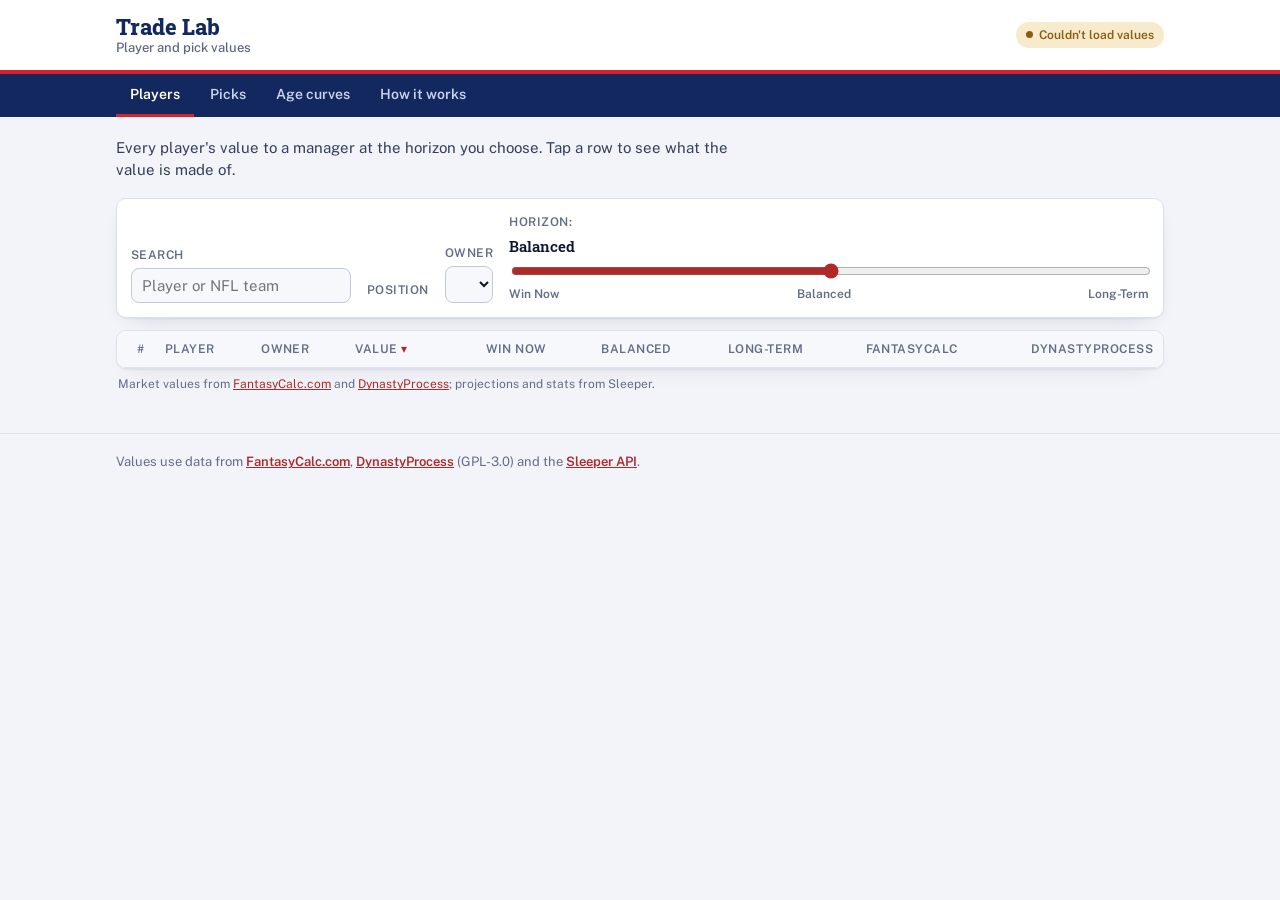
==== site/index.html @ f69218bc "Phase 1: values pipeline and values page - fetch_data.py pulls Sleeper (leagues, players, projection" ====
<!doctype html>
<html lang="en-GB">
<head>
<meta charset="utf-8">
<meta name="viewport" content="width=device-width, initial-scale=1">
<title>Trade Lab values &middot; JADL</title>
<meta name="description" content="Dynasty player and pick values for Sleeper leagues, built every four hours.">
<meta name="theme-color" content="#13285E">
<link rel="preconnect" href="https://fonts.googleapis.com">
<link rel="preconnect" href="https://fonts.gstatic.com" crossorigin>
<link rel="stylesheet" href="https://fonts.googleapis.com/css2?family=Roboto+Slab:wght@600;700;800&family=Public+Sans:wght@400;500;600;700&family=IBM+Plex+Mono:wght@400;600&display=swap">
<link rel="stylesheet" href="assets/app.css">
</head>
<body>
<header class="masthead">
  <div class="wrap">
    <h1>Trade Lab<small id="leaguename">Player and pick values</small></h1>
    <span class="spacer"></span>
    <span class="pill" id="status"><span class="dot" aria-hidden="true"></span><span>Loading&hellip;</span></span>
  </div>
</header>
<nav class="tabs" aria-label="Sections">
  <div class="wrap" role="tablist">
    <button role="tab" aria-selected="true" aria-controls="p-players" id="t-players">Players</button>
    <button role="tab" aria-selected="false" aria-controls="p-picks" id="t-picks">Picks</button>
    <button role="tab" aria-selected="false" aria-controls="p-curves" id="t-curves">Age curves</button>
    <button role="tab" aria-selected="false" aria-controls="p-how" id="t-how">How it works</button>
  </div>
</nav>

<main class="wrap">
  <section class="panel" id="p-players" role="tabpanel" aria-labelledby="t-players">
    <p class="lead">Every player's value to a manager at the horizon you choose. Tap a row to see what the value is made of.</p>
    <div class="card controls">
      <label>Search<input type="search" id="q" placeholder="Player or NFL team" autocomplete="off"></label>
      <label>Position<span class="chips" id="pos"></span></label>
      <label>Owner<select id="owner"></select></label>
      <label class="horizon">Horizon: <output id="hzname">Balanced</output>
        <input type="range" id="hz" min="0" max="100" value="50" step="1" aria-describedby="hzends">
        <span class="ends" id="hzends"><span>Win Now</span><span>Balanced</span><span>Long-Term</span></span>
      </label>
    </div>
    <div class="card tablewrap">
      <table id="players">
        <thead><tr>
          <th class="r">#</th>
          <th><button data-sort="name">Player</button></th>
          <th class="hide-sm"><button data-sort="owner">Owner</button></th>
          <th aria-sort="descending"><button data-sort="v">Value</button></th>
          <th class="r hide-sm"><button data-sort="win">Win Now</button></th>
          <th class="r hide-sm"><button data-sort="bal">Balanced</button></th>
          <th class="r hide-sm"><button data-sort="lt">Long-Term</button></th>
          <th class="r hide-sm"><button data-sort="fc">FantasyCalc</button></th>
          <th class="r hide-sm"><button data-sort="dp">DynastyProcess</button></th>
        </tr></thead>
        <tbody></tbody>
      </table>
      <div class="more" id="more" hidden><button type="button">Show more</button></div>
    </div>
    <p class="attrib">Market values from <a href="https://fantasycalc.com" target="_blank" rel="noopener">FantasyCalc.com</a> and <a href="https://github.com/dynastyprocess/data" target="_blank" rel="noopener">DynastyProcess</a>; projections and stats from Sleeper.</p>
  </section>

  <section class="panel" id="p-picks" role="tabpanel" aria-labelledby="t-picks" hidden>
    <p class="lead">Picks are valued by overall pick number on the market's 12-team charts, so a 10-team 2.01 counts as a late 1st. Future years lose 10% a year until your class ratings say otherwise. Exact slots arrive once a draft order is set.</p>
    <div class="cols">
      <div class="card tablewrap">
        <table id="pickvalues"><thead><tr>
          <th>Pick</th><th class="r">Overall</th><th class="r">Win Now</th><th class="r">Balanced</th><th class="r">Long-Term</th>
        </tr></thead><tbody></tbody></table>
      </div>
      <div class="card tablewrap">
        <table id="pickowners"><thead><tr>
          <th>Owner</th><th>Picks held</th><th class="r">Balanced total</th>
        </tr></thead><tbody></tbody></table>
      </div>
    </div>
    <p class="attrib">Pick values blend <a href="https://fantasycalc.com" target="_blank" rel="noopener">FantasyCalc.com</a> and <a href="https://github.com/dynastyprocess/data" target="_blank" rel="noopener">DynastyProcess</a>. Owned picks are valued at an unknown slot until the slot projection (D8) arrives in Phase 3.</p>
  </section>

  <section class="panel" id="p-curves" role="tabpanel" aria-labelledby="t-curves" hidden>
    <p class="lead" id="curvelead">How each position's points per game change with age, measured from every season since 2012. 1.0 is the peak. These drive the Long-Term values; check them and set any overrides in <code>model.config.json</code>.</p>
    <div class="multiples" id="curves"></div>
    <p><button class="btn" type="button" id="curvetable-toggle" aria-expanded="false">Show as a table</button></p>
    <div class="card tablewrap" id="curvetable" hidden></div>
  </section>

  <section class="panel" id="p-how" role="tabpanel" aria-labelledby="t-how" hidden>
    <div class="card prose" id="how"></div>
  </section>
</main>

<footer>
  <div class="wrap">
    Values use data from <a href="https://fantasycalc.com" target="_blank" rel="noopener">FantasyCalc.com</a>,
    <a href="https://github.com/dynastyprocess/data" target="_blank" rel="noopener">DynastyProcess</a> (GPL-3.0) and the
    <a href="https://docs.sleeper.com/" target="_blank" rel="noopener">Sleeper API</a>.
    <span id="built"></span>
  </div>
</footer>
<script src="assets/app.js"></script>
</body>
</html>
---- site/assets/app.css ----
/* Colours and type follow the JADL site (Jebus28/jadl assets/site.css): navy and
   the logo's red on white, NFL navy for dark mode. Tokens are defined on :root and
   only overridden in the dark blocks. */
:root{
  --ground:#F2F4F9;
  --surface:#FFFFFF;
  --surface-2:#F7F8FC;
  --ink:#0D1530;
  --ink-2:#353F5C;
  --muted:#646D87;
  --line:#DDE1EB;
  --line-strong:#C1C8D8;
  --accent:#B02828;
  --accent-soft:#FBE7E6;
  --navy:#13285E;
  --live:#1F7A45;
  --live-soft:#DDEFE3;
  --warn:#A9741A;
  --warn-soft:#F7EACD;
  --band:#FFFFFF;
  --band-ink:#13285E;
  --flag:#D8232A;
  --chart-grid:#E6E9F1;
  --shadow:0 1px 2px rgba(13,21,48,.06), 0 8px 24px -16px rgba(13,21,48,.30);
  --radius:10px;
  --maxw:1080px;
  color-scheme:light;
}
@media (prefers-color-scheme: dark){
  :root:not([data-theme="light"]){
    --ground:#061431; --surface:#0C1D42; --surface-2:#11264F;
    --ink:#EEF2F9; --ink-2:#C2CCE0; --muted:#8C99B8;
    --line:#1C315F; --line-strong:#2B4679;
    --accent:#F25C5C; --accent-soft:#3A1830; --navy:#0F2D66;
    --live:#5FCB8B; --live-soft:#0F3328; --warn:#E8B75A; --warn-soft:#3A2E14;
    --chart-grid:#1A2D58;
    --shadow:0 1px 2px rgba(0,0,0,.45), 0 8px 24px -16px rgba(0,0,0,.8);
    color-scheme:dark;
  }
}
:root[data-theme="dark"]{
  --ground:#061431; --surface:#0C1D42; --surface-2:#11264F;
  --ink:#EEF2F9; --ink-2:#C2CCE0; --muted:#8C99B8;
  --line:#1C315F; --line-strong:#2B4679;
  --accent:#F25C5C; --accent-soft:#3A1830; --navy:#0F2D66;
  --live:#5FCB8B; --live-soft:#0F3328; --warn:#E8B75A; --warn-soft:#3A2E14;
  --chart-grid:#1A2D58;
  --shadow:0 1px 2px rgba(0,0,0,.45), 0 8px 24px -16px rgba(0,0,0,.8);
  color-scheme:dark;
}

*{box-sizing:border-box}
html{-webkit-text-size-adjust:100%}
body{margin:0;background:var(--ground);color:var(--ink);font:15px/1.5 "Public Sans",system-ui,sans-serif}
.wrap{max-width:var(--maxw);margin:0 auto;padding:0 16px}
h1,h2,h3{font-family:"Roboto Slab",Georgia,serif;font-weight:700;line-height:1.2;margin:0}
a{color:var(--accent)}
.num,.mono{font-family:"IBM Plex Mono",ui-monospace,monospace;font-variant-numeric:tabular-nums}

/* masthead */
.masthead{background:var(--band);border-bottom:4px solid var(--flag)}
.masthead .wrap{display:flex;align-items:center;gap:12px;padding-top:14px;padding-bottom:14px}
.masthead h1{color:var(--band-ink);font-size:22px;font-weight:800}
.masthead small{display:block;font-family:"Public Sans",sans-serif;font-weight:500;font-size:13px;color:#5C6682}
.masthead .spacer{flex:1}
.pill{display:inline-flex;align-items:center;gap:6px;padding:4px 10px;border-radius:999px;background:#DDEFE3;color:#1F7A45;font-size:12px;font-weight:600;white-space:nowrap}
.pill.warn{background:#F7EACD;color:#8A5E12}
.pill .dot{width:7px;height:7px;border-radius:50%;background:currentColor}

/* tabs */
.tabs{background:var(--navy)}
.tabs .wrap{display:flex;gap:2px;overflow-x:auto;scrollbar-width:none}
.tabs button{appearance:none;border:0;background:none;color:#C9D3EA;font:600 14px "Public Sans",sans-serif;padding:12px 14px;cursor:pointer;white-space:nowrap;border-bottom:3px solid transparent}
.tabs button[aria-selected="true"]{color:#fff;border-bottom-color:var(--flag)}
.tabs button:focus-visible{outline:2px solid #fff;outline-offset:-4px}

main.wrap{padding-top:20px;padding-bottom:40px}
.panel[hidden]{display:none}
.card{background:var(--surface);border:1px solid var(--line);border-radius:var(--radius);box-shadow:var(--shadow)}
.lead{color:var(--ink-2);margin:0 0 16px;max-width:70ch}
.sechead{display:flex;align-items:baseline;gap:12px;flex-wrap:wrap;margin:0 0 12px}
.sechead h2{font-size:20px}
.note{color:var(--muted);font-size:13px}

/* controls */
.controls{display:flex;flex-wrap:wrap;gap:10px 16px;align-items:end;padding:14px;margin-bottom:12px}
.controls label{display:flex;flex-direction:column;gap:4px;font-size:12px;font-weight:600;color:var(--muted);text-transform:uppercase;letter-spacing:.04em}
.controls input[type=search],.controls select{font:15px "Public Sans",sans-serif;color:var(--ink);background:var(--surface-2);border:1px solid var(--line-strong);border-radius:8px;padding:8px 10px;min-width:0}
.controls input[type=search]{width:220px;max-width:100%}
.chips{display:flex;flex-wrap:wrap;gap:6px}
.chips button{font:600 13px "Public Sans",sans-serif;border:1px solid var(--line-strong);background:var(--surface-2);color:var(--ink-2);border-radius:999px;padding:6px 11px;cursor:pointer}
.chips button[aria-pressed="true"]{background:var(--accent);border-color:var(--accent);color:#fff}
.horizon{flex:1 1 280px;min-width:240px}
.horizon input{width:100%;accent-color:var(--accent)}
.horizon .ends{display:flex;justify-content:space-between;font-size:12px;font-weight:600;color:var(--muted);text-transform:none;letter-spacing:0}
.horizon output{font-family:"Roboto Slab",serif;font-size:15px;color:var(--ink);text-transform:none;letter-spacing:0}
.attrib{font-size:12px;color:var(--muted);margin:6px 2px 0}

/* tables */
.tablewrap{overflow-x:auto}
table{width:100%;border-collapse:collapse;font-size:14px}
th,td{padding:9px 10px;text-align:left;border-bottom:1px solid var(--line);vertical-align:middle}
th{font-size:12px;text-transform:uppercase;letter-spacing:.04em;color:var(--muted);font-weight:600;background:var(--surface-2);position:sticky;top:0;white-space:nowrap}
th button{all:unset;cursor:pointer}
th button:focus-visible{outline:2px solid var(--accent);outline-offset:2px}
th[aria-sort] button::after{content:" \25BE";color:var(--accent)}
th[aria-sort="ascending"] button::after{content:" \25B4"}
td.r,th.r{text-align:right}
tbody tr.row{cursor:pointer}
tbody tr.row:hover{background:var(--surface-2)}
tbody tr.row:focus-visible{outline:2px solid var(--accent);outline-offset:-2px}
.who{display:flex;flex-direction:column}
.who b{font-weight:600}
.who span{font-size:12px;color:var(--muted)}
.tag{display:inline-block;font-size:11px;font-weight:700;padding:1px 6px;border-radius:4px;background:var(--warn-soft);color:var(--warn);margin-left:6px;vertical-align:1px}
.valcell{min-width:150px}
.bar{display:flex;align-items:center;gap:8px}
.bar i{display:block;height:8px;border-radius:0 4px 4px 0;background:var(--accent);opacity:.85;min-width:2px}
.bar span{font-family:"IBM Plex Mono",monospace;font-weight:600;font-variant-numeric:tabular-nums}
.muted{color:var(--muted)}
tr.detail td{background:var(--surface-2);padding:12px 14px}
.parts{display:grid;grid-template-columns:repeat(auto-fit,minmax(150px,1fr));gap:10px 18px;font-size:13px}
.parts div{display:flex;flex-direction:column}
.parts dt{color:var(--muted);font-size:12px}
.parts dd{margin:0;font-family:"IBM Plex Mono",monospace;font-weight:600}
.more{padding:12px;text-align:center}
.more button,.btn{font:600 14px "Public Sans",sans-serif;border:1px solid var(--line-strong);background:var(--surface);color:var(--ink);border-radius:8px;padding:8px 14px;cursor:pointer}

/* age curves */
.multiples{display:grid;grid-template-columns:repeat(auto-fit,minmax(240px,1fr));gap:12px}
.multiples .card{padding:14px}
.multiples h3{font-size:16px;margin-bottom:2px}
.multiples svg{display:block;width:100%;height:auto;overflow:visible}
.multiples .axis{font:11px "Public Sans",sans-serif;fill:var(--muted)}
.multiples .grid{stroke:var(--chart-grid);stroke-width:1}
.multiples .line{fill:none;stroke:var(--accent);stroke-width:2}
.multiples .ref{stroke:var(--muted);stroke-dasharray:3 3;stroke-width:1}
.multiples .hit{fill:transparent;cursor:crosshair}
.multiples .dot{fill:var(--accent);stroke:var(--surface);stroke-width:2}
.tip{position:fixed;pointer-events:none;background:var(--ink);color:var(--surface);font-size:12px;padding:6px 8px;border-radius:6px;box-shadow:var(--shadow);z-index:10;white-space:nowrap}

.prose{padding:18px 20px;max-width:none}
.prose h3{font-size:17px;margin:18px 0 6px}
.prose h3:first-child{margin-top:0}
.prose p,.prose li{color:var(--ink-2);max-width:72ch}
.cols{display:grid;grid-template-columns:repeat(auto-fit,minmax(320px,1fr));gap:12px}
footer{border-top:1px solid var(--line);padding:18px 0 28px;font-size:13px;color:var(--muted)}
footer a{font-weight:600}

.hide-lg{display:none}
@media (max-width:700px){
  .hide-sm{display:none}
  .hide-lg{display:inline}
  th,td{padding:8px 6px}
  .valcell{min-width:110px}
  .masthead h1{font-size:19px}
}
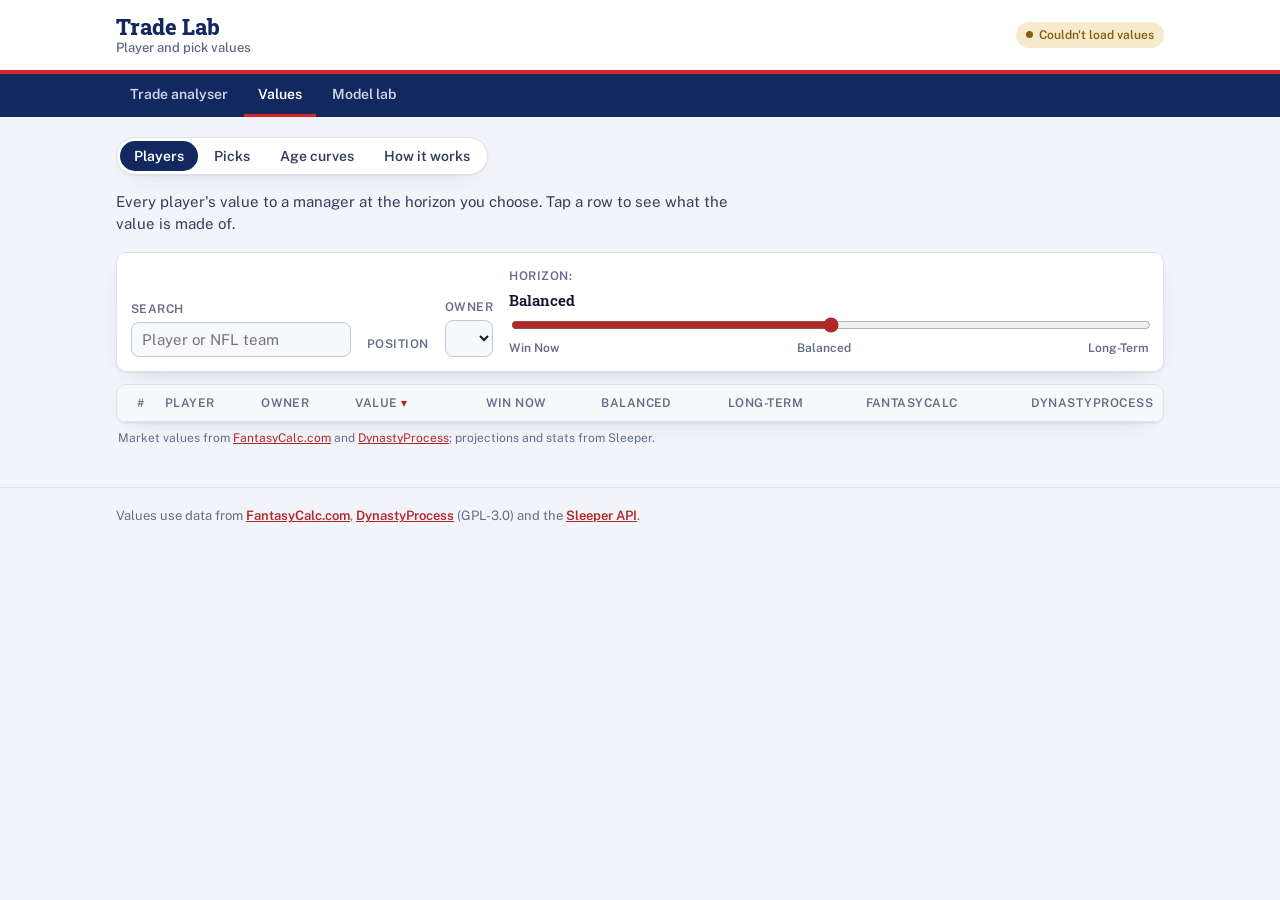
==== commit 5a62b753: "Phase 2: trade analyser, manager sliders, star value rule and model lab - trade.html: build a trade " ====
--- a/site/index.html
+++ b/site/index.html
@@ -19,16 +19,21 @@
     <span class="pill" id="status"><span class="dot" aria-hidden="true"></span><span>Loading&hellip;</span></span>
   </div>
 </header>
-<nav class="tabs" aria-label="Sections">
-  <div class="wrap" role="tablist">
+<nav class="tabs" aria-label="Pages">
+  <div class="wrap">
+    <a href="trade.html">Trade analyser</a>
+    <a href="index.html" aria-current="page">Values</a>
+    <a href="lab.html">Model lab</a>
+  </div>
+</nav>
+
+<main class="wrap">
+  <div class="seg" role="tablist" aria-label="Sections">
     <button role="tab" aria-selected="true" aria-controls="p-players" id="t-players">Players</button>
     <button role="tab" aria-selected="false" aria-controls="p-picks" id="t-picks">Picks</button>
     <button role="tab" aria-selected="false" aria-controls="p-curves" id="t-curves">Age curves</button>
     <button role="tab" aria-selected="false" aria-controls="p-how" id="t-how">How it works</button>
   </div>
-</nav>
-
-<main class="wrap">
   <section class="panel" id="p-players" role="tabpanel" aria-labelledby="t-players">
     <p class="lead">Every player's value to a manager at the horizon you choose. Tap a row to see what the value is made of.</p>
     <div class="card controls">
@@ -74,7 +79,7 @@
         </tr></thead><tbody></tbody></table>
       </div>
     </div>
-    <p class="attrib">Pick values blend <a href="https://fantasycalc.com" target="_blank" rel="noopener">FantasyCalc.com</a> and <a href="https://github.com/dynastyprocess/data" target="_blank" rel="noopener">DynastyProcess</a>. Owned picks are valued at an unknown slot until the slot projection (D8) arrives in Phase 3.</p>
+    <p class="attrib">Pick values blend <a href="https://fantasycalc.com" target="_blank" rel="noopener">FantasyCalc.com</a> and <a href="https://github.com/dynastyprocess/data" target="_blank" rel="noopener">DynastyProcess</a>. Owned picks are valued at an unknown slot until the slot projection (D8) arrives in Phase 3. Rounds FantasyCalc doesn't chart use DynastyProcess alone.</p>
   </section>
 
   <section class="panel" id="p-curves" role="tabpanel" aria-labelledby="t-curves" hidden>
@@ -97,6 +102,8 @@
     <span id="built"></span>
   </div>
 </footer>
+<script src="assets/model.js"></script>
+<script src="assets/shared.js"></script>
 <script src="assets/app.js"></script>
 </body>
 </html>
--- a/site/assets/app.css
+++ b/site/assets/app.css
@@ -67,12 +67,22 @@
 .pill.warn{background:#F7EACD;color:#8A5E12}
 .pill .dot{width:7px;height:7px;border-radius:50%;background:currentColor}
 
-/* tabs */
+/* page nav */
 .tabs{background:var(--navy)}
 .tabs .wrap{display:flex;gap:2px;overflow-x:auto;scrollbar-width:none}
-.tabs button{appearance:none;border:0;background:none;color:#C9D3EA;font:600 14px "Public Sans",sans-serif;padding:12px 14px;cursor:pointer;white-space:nowrap;border-bottom:3px solid transparent}
-.tabs button[aria-selected="true"]{color:#fff;border-bottom-color:var(--flag)}
-.tabs button:focus-visible{outline:2px solid #fff;outline-offset:-4px}
+.tabs a{color:#C9D3EA;font:600 14px "Public Sans",sans-serif;padding:12px 14px;white-space:nowrap;border-bottom:3px solid transparent;text-decoration:none}
+.tabs a:hover{color:#fff}
+.tabs a[aria-current="page"]{color:#fff;border-bottom-color:var(--flag)}
+.tabs a:focus-visible{outline:2px solid #fff;outline-offset:-4px}
+
+/* in-page sections and small choices */
+.seg{display:inline-flex;flex-wrap:wrap;gap:2px;padding:3px;background:var(--surface);border:1px solid var(--line);border-radius:999px;margin:0 0 16px;box-shadow:var(--shadow)}
+.seg button{appearance:none;border:0;background:none;color:var(--ink-2);font:600 14px "Public Sans",sans-serif;padding:7px 14px;border-radius:999px;cursor:pointer;white-space:nowrap}
+.seg button[aria-selected="true"],.seg button[aria-checked="true"]{background:var(--navy);color:#fff}
+.seg button:focus-visible{outline:2px solid var(--accent);outline-offset:1px}
+.seg.small{margin:0;box-shadow:none}
+.seg.small button{font-size:13px;padding:5px 11px}
+.vh{position:absolute;width:1px;height:1px;overflow:hidden;clip:rect(0 0 0 0);white-space:nowrap}
 
 main.wrap{padding-top:20px;padding-bottom:40px}
 .panel[hidden]{display:none}
@@ -147,8 +157,116 @@
 footer{border-top:1px solid var(--line);padding:18px 0 28px;font-size:13px;color:var(--muted)}
 footer a{font-weight:600}
 
+/* trade analyser */
+.tag.rk{background:var(--live-soft);color:var(--live)}
+.sides{display:grid;grid-template-columns:repeat(auto-fit,minmax(320px,1fr));gap:12px}
+.side{padding:14px;display:flex;flex-direction:column;gap:12px;min-width:0}
+.sidehead{display:flex;align-items:baseline;gap:8px}
+.sidename{flex:1;min-width:0}
+.sidename input{width:100%;font:700 18px "Roboto Slab",Georgia,serif;color:var(--ink);background:transparent;border:0;border-bottom:2px solid var(--line-strong);padding:4px 2px}
+.sidename input:focus{outline:none;border-bottom-color:var(--accent)}
+.combo{position:relative}
+.combo input{width:100%;font:15px "Public Sans",sans-serif;color:var(--ink);background:var(--surface-2);border:1px solid var(--line-strong);border-radius:8px;padding:9px 10px}
+.results{position:absolute;z-index:5;left:0;right:0;top:calc(100% + 4px);margin:0;padding:4px;list-style:none;background:var(--surface);border:1px solid var(--line-strong);border-radius:8px;box-shadow:var(--shadow);max-height:340px;overflow-y:auto}
+.results li{display:grid;grid-template-columns:1fr auto;gap:0 10px;padding:7px 8px;border-radius:6px;cursor:pointer}
+.results li b{font-weight:600}
+.results li span:not(.num):not(.tag){grid-column:1;font-size:12px;color:var(--muted)}
+.results li .num{grid-row:1/3;grid-column:2;align-self:center;font-size:13px}
+.results li[aria-selected="true"]{background:var(--accent-soft)}
+.results li.none{cursor:default;color:var(--muted)}
+.assets{list-style:none;margin:0;padding:0;border-top:1px solid var(--line)}
+.assets li{display:flex;align-items:center;gap:10px;padding:8px 2px;border-bottom:1px solid var(--line)}
+.assets li .who{flex:1;min-width:0}
+.assets li.empty{padding:12px 2px}
+.assets .val{display:flex;flex-direction:column;align-items:flex-end;font-weight:600}
+.assets .val .note{font-weight:500;font-size:11px;color:var(--warn)}
+.x{appearance:none;border:1px solid var(--line-strong);background:var(--surface-2);color:var(--muted);width:28px;height:28px;border-radius:50%;font:600 16px/1 "Public Sans",sans-serif;cursor:pointer;flex:none}
+.x:hover{color:var(--accent);border-color:var(--accent)}
+.settings{display:flex;flex-direction:column;gap:12px;padding-top:4px}
+.settings .horizon{flex:none;min-width:0;display:flex;flex-direction:column;gap:4px;font-size:13px;font-weight:600;color:var(--ink-2)}
+.sliders{display:grid;grid-template-columns:repeat(auto-fit,minmax(170px,1fr));gap:12px 18px}
+.slider{display:flex;flex-direction:column;gap:2px;font-size:13px;font-weight:600;color:var(--ink-2)}
+.slider .sl-top{display:flex;justify-content:space-between;gap:6px}
+.slider output{font-family:"IBM Plex Mono",monospace;color:var(--ink)}
+.slider input{width:100%;accent-color:var(--accent)}
+.slider .note{font-weight:400;font-size:12px}
+details summary{cursor:pointer;font-size:13px;font-weight:600;color:var(--ink-2)}
+details[open] summary{margin-bottom:10px}
+.actions{display:flex;flex-wrap:wrap;align-items:center;gap:8px;margin:12px 0}
+.verdict{padding:16px 18px}
+.verdict h2{font-size:20px;margin-bottom:4px}
+.verdict h3{font-size:15px;margin:18px 0 8px}
+.verdict .read{margin:0 0 14px;color:var(--ink-2);font-size:16px}
+.vgrid{display:grid;grid-template-columns:repeat(auto-fit,minmax(280px,1fr));gap:12px}
+.vside{border:1px solid var(--line);border-left:4px solid var(--muted);border-radius:8px;padding:12px;background:var(--surface-2)}
+.vside.won{border-left-color:var(--live)}
+.vside.lost{border-left-color:var(--accent)}
+.vhead{display:flex;align-items:center;gap:10px;margin-bottom:10px}
+.grade{flex:none;width:40px;height:40px;border-radius:50%;display:grid;place-items:center;font:800 16px "Roboto Slab",serif;background:var(--surface);border:2px solid var(--muted);color:var(--ink)}
+.won .grade{border-color:var(--live);color:var(--live)}
+.lost .grade{border-color:var(--accent);color:var(--accent)}
+.vname{flex:1;display:flex;flex-direction:column;min-width:0}
+.vname b{font-family:"Roboto Slab",serif;font-size:16px}
+.vlabel{font-weight:600;color:var(--muted)}
+.won .vlabel{color:var(--live)}
+.lost .vlabel{color:var(--accent)}
+.vgap{font-size:20px;font-weight:600}
+.tug{display:flex;height:12px;border-radius:6px;overflow:hidden;background:var(--line);gap:2px}
+.tug i{display:block;height:100%}
+.tug .get{background:var(--live)}
+.tug .give{background:var(--accent);opacity:.8}
+.tugkey{display:flex;justify-content:space-between;font-size:13px;color:var(--ink-2);margin-top:4px}
+.vside .note{margin:8px 0 0}
+.strip{display:grid;grid-template-columns:repeat(3,1fr);gap:8px}
+.strip div{display:flex;flex-direction:column;gap:2px;padding:10px;border:1px solid var(--line);border-radius:8px;background:var(--surface-2)}
+.strip b{font-size:15px}
+
+/* model lab */
+body.wide{--maxw:1320px}
+.labgrid{display:grid;grid-template-columns:340px minmax(0,1fr);gap:14px;align-items:start}
+.labsettings{padding:14px;position:sticky;top:10px;max-height:calc(100vh - 20px);overflow-y:auto}
+.labbar{display:flex;align-items:center;gap:8px}
+.labbar h2{font-size:18px;flex:1}
+.labbar .btn{padding:6px 10px;font-size:13px}
+.btn:disabled{opacity:.5;cursor:default}
+.labsettings fieldset{border:0;border-top:1px solid var(--line);margin:12px 0 0;padding:12px 0 0;display:flex;flex-direction:column;gap:8px}
+.labsettings legend{font:700 15px "Roboto Slab",serif;padding:0;float:left;width:100%;margin-bottom:4px}
+.labsettings input[type=number]{width:72px;font:14px "IBM Plex Mono",monospace;color:var(--ink);background:var(--surface-2);border:1px solid var(--line-strong);border-radius:6px;padding:4px 6px}
+.labsettings input.changed{border-color:var(--accent);background:var(--accent-soft)}
+.labsettings .field{display:flex;justify-content:space-between;align-items:center;gap:10px;font-size:13px;color:var(--ink-2)}
+.labsettings .check{font-size:13px;color:var(--ink-2);display:flex;gap:6px;align-items:center}
+.labsettings .check input.changed{outline:2px solid var(--accent)}
+.mix th,.mix td{padding:4px 3px;border:0;background:none;position:static}
+.mix th{font-size:11px}
+.mix tbody th{text-transform:none;letter-spacing:0;font-size:12px;color:var(--ink-2)}
+.mix input[type=number]{width:58px}
+.warntext{color:var(--accent);font-weight:600}
+.score{padding:14px;margin-bottom:12px}
+.scoreline{font-size:16px;margin-bottom:10px}
+.scoreline .big{font:800 22px "Roboto Slab",serif}
+.scoreopts{display:flex;flex-wrap:wrap;gap:12px 24px;align-items:end}
+.optlabel{display:flex;flex-direction:column;gap:4px;font-size:12px;font-weight:600;color:var(--muted);text-transform:uppercase;letter-spacing:.04em}
+.optlabel select{font:14px "Public Sans",sans-serif;color:var(--ink);background:var(--surface-2);border:1px solid var(--line-strong);border-radius:8px;padding:6px 8px;text-transform:none;letter-spacing:0}
+.score .note{margin:10px 0 0}
+#lab td{vertical-align:top}
+#lab td.cur{background:var(--surface-2);font-weight:600}
+#lab .gets{font-size:13px;color:var(--ink-2);margin-top:4px}
+#lab .small{font-size:13px}
+#lab details summary{font-size:14px;color:var(--ink)}
+#lab details .note{max-width:52ch}
+.chip{display:inline-block;font-size:11px;font-weight:700;padding:2px 8px;border-radius:999px;margin-bottom:4px;white-space:nowrap}
+.chip.agree{background:var(--live-soft);color:var(--live)}
+.chip.close{background:var(--warn-soft);color:var(--warn)}
+.chip.miss{background:var(--accent-soft);color:var(--accent)}
+.open{font-weight:600;font-size:13px}
+@media (max-width:900px){
+  .labgrid{grid-template-columns:1fr}
+  .labsettings{position:static;max-height:none}
+}
+
 .hide-lg{display:none}
 @media (max-width:700px){
+  .strip{grid-template-columns:1fr}
   .hide-sm{display:none}
   .hide-lg{display:inline}
   th,td{padding:8px 6px}
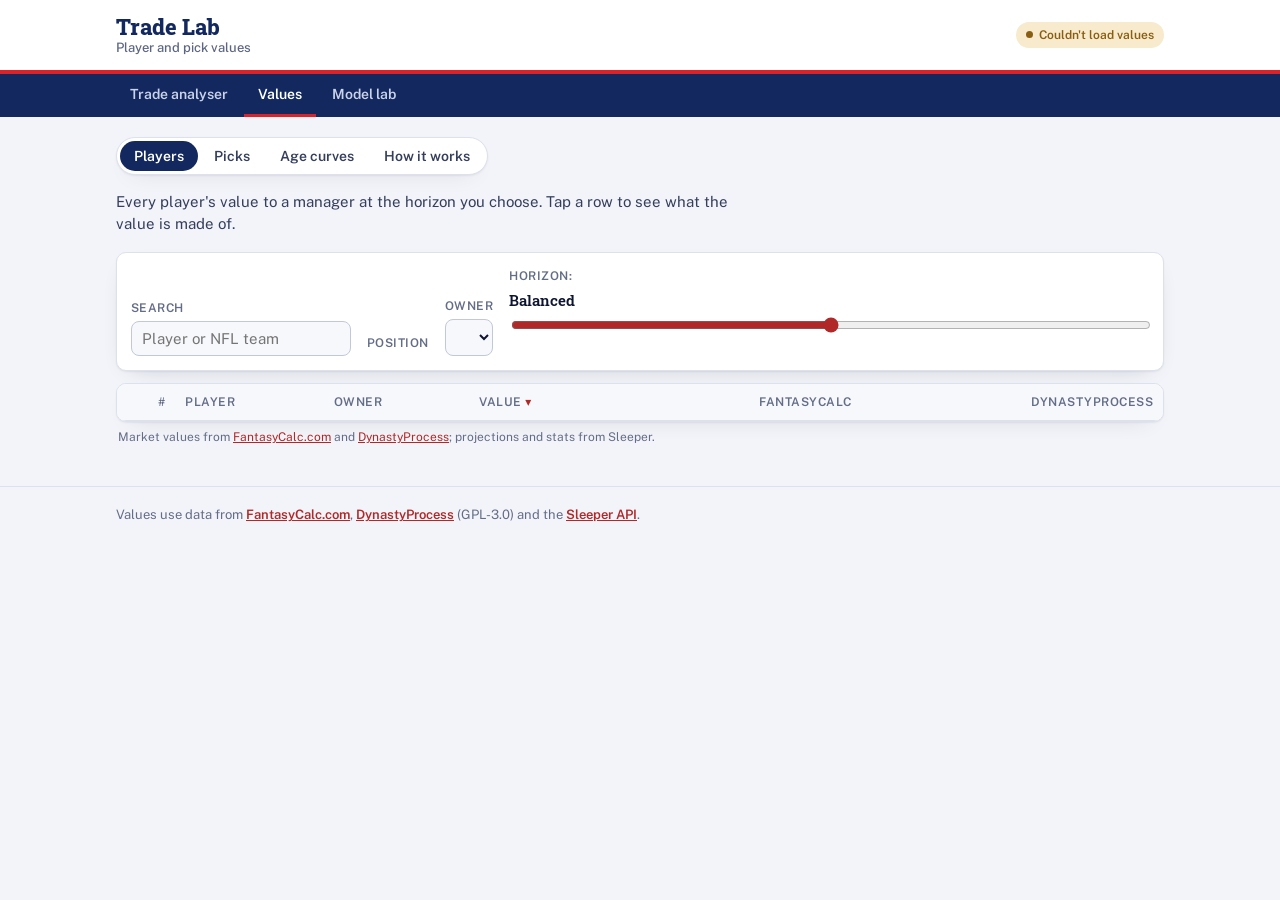
==== commit 682b2060: "Four-point horizon slider (Redraft, Win Now, Balanced, Long-Term); batch 7 verdicts Matt asked for a" ====
--- a/site/index.html
+++ b/site/index.html
@@ -42,7 +42,7 @@
       <label>Owner<select id="owner"></select></label>
       <label class="horizon">Horizon: <output id="hzname">Balanced</output>
         <input type="range" id="hz" min="0" max="100" value="50" step="1" aria-describedby="hzends">
-        <span class="ends" id="hzends"><span>Win Now</span><span>Balanced</span><span>Long-Term</span></span>
+        <span class="ends" id="hzends"></span>
       </label>
     </div>
     <div class="card tablewrap">
@@ -52,9 +52,6 @@
           <th><button data-sort="name">Player</button></th>
           <th class="hide-sm"><button data-sort="owner">Owner</button></th>
           <th aria-sort="descending"><button data-sort="v">Value</button></th>
-          <th class="r hide-sm"><button data-sort="win">Win Now</button></th>
-          <th class="r hide-sm"><button data-sort="bal">Balanced</button></th>
-          <th class="r hide-sm"><button data-sort="lt">Long-Term</button></th>
           <th class="r hide-sm"><button data-sort="fc">FantasyCalc</button></th>
           <th class="r hide-sm"><button data-sort="dp">DynastyProcess</button></th>
         </tr></thead>
@@ -70,7 +67,7 @@
     <div class="cols">
       <div class="card tablewrap">
         <table id="pickvalues"><thead><tr>
-          <th>Pick</th><th class="r">Overall</th><th class="r">Win Now</th><th class="r">Balanced</th><th class="r">Long-Term</th>
+          <th>Pick</th><th class="r">Overall</th>
         </tr></thead><tbody></tbody></table>
       </div>
       <div class="card tablewrap">
--- a/site/assets/app.css
+++ b/site/assets/app.css
@@ -102,7 +102,10 @@
 .chips button[aria-pressed="true"]{background:var(--accent);border-color:var(--accent);color:#fff}
 .horizon{flex:1 1 280px;min-width:240px}
 .horizon input{width:100%;accent-color:var(--accent)}
-.horizon .ends{display:flex;justify-content:space-between;font-size:12px;font-weight:600;color:var(--muted);text-transform:none;letter-spacing:0}
+.horizon .ends{position:relative;display:block;height:1.4em;margin:0 9px;font-size:12px;font-weight:600;color:var(--muted);text-transform:none;letter-spacing:0}
+.horizon .ends span{position:absolute;top:0;transform:translateX(-50%);white-space:nowrap}
+.horizon .ends span:first-child{transform:translateX(-9px)}
+.horizon .ends span:last-child{transform:translateX(calc(-100% + 9px))}
 .horizon output{font-family:"Roboto Slab",serif;font-size:15px;color:var(--ink);text-transform:none;letter-spacing:0}
 .attrib{font-size:12px;color:var(--muted);margin:6px 2px 0}
 
@@ -217,9 +220,44 @@
 .tug .give{background:var(--accent);opacity:.8}
 .tugkey{display:flex;justify-content:space-between;font-size:13px;color:var(--ink-2);margin-top:4px}
 .vside .note{margin:8px 0 0}
-.strip{display:grid;grid-template-columns:repeat(3,1fr);gap:8px}
+.strip{display:grid;grid-template-columns:repeat(auto-fit,minmax(130px,1fr));gap:8px}
 .strip div{display:flex;flex-direction:column;gap:2px;padding:10px;border:1px solid var(--line);border-radius:8px;background:var(--surface-2)}
 .strip b{font-size:15px}
+
+/* Sleeper link */
+.connect{margin-bottom:12px}
+.connect .controls{margin:0;padding-bottom:0}
+.connect .controls input[type=search]{width:200px}
+.quick{display:flex;flex-wrap:wrap;gap:8px}
+.linkbar select{min-width:150px}
+.connectmsg{margin:0;padding:8px 14px 12px}
+.connectmsg:empty{padding:0 0 14px}
+.teamline{margin:-6px 0 0}
+.roster summary{margin-bottom:6px}
+.faabform{display:flex;align-items:center;gap:8px;margin:0 0 8px}
+.faabform label{display:flex;align-items:center;gap:8px;font-size:13px;font-weight:600;color:var(--ink-2)}
+.faabform input{width:90px;font:14px "IBM Plex Mono",monospace;color:var(--ink);background:var(--surface-2);border:1px solid var(--line-strong);border-radius:6px;padding:5px 8px}
+.faabform .btn{padding:5px 12px;font-size:13px}
+.faabform[hidden]{display:none}
+.rlist{list-style:none;margin:0;padding:0;max-height:340px;overflow-y:auto;border:1px solid var(--line);border-radius:8px}
+.rlist .rgroup{position:sticky;top:0;z-index:1;background:var(--surface-2);font-size:12px;font-weight:600;text-transform:uppercase;letter-spacing:.04em;color:var(--muted);padding:5px 10px;border-bottom:1px solid var(--line)}
+.rlist button{all:unset;box-sizing:border-box;display:flex;align-items:center;gap:10px;width:100%;padding:7px 10px;border-bottom:1px solid var(--line);cursor:pointer}
+.rlist button:hover{background:var(--surface-2)}
+.rlist button:focus-visible{outline:2px solid var(--accent);outline-offset:-2px}
+.rlist button[aria-pressed="true"]{background:var(--live-soft)}
+.rlist .who{flex:1;min-width:0}
+.rlist .num{font-size:13px;font-weight:600}
+.rlist .tick{flex:none;width:22px;height:22px;border-radius:50%;display:grid;place-items:center;border:1px solid var(--line-strong);color:var(--muted);font-weight:700;font-size:13px}
+.rlist button[aria-pressed="true"] .tick{background:var(--live);border-color:var(--live);color:#fff}
+.warns{margin:0;padding:0 0 0 18px;display:flex;flex-direction:column;gap:6px;color:var(--ink-2);font-size:14px}
+.warns li::marker{color:var(--warn)}
+.bal{list-style:none;margin:8px 0 0;padding:0;border-top:1px solid var(--line)}
+.bal li{display:flex;align-items:center;gap:10px;padding:8px 2px;border-bottom:1px solid var(--line)}
+.bal .who{flex:1;min-width:0}
+.bal .btn{padding:6px 12px;font-size:13px}
+.lu{margin:6px 0 0;font-size:15px}
+.won .lu b{color:var(--live)}
+.lost .lu b{color:var(--accent)}
 
 /* model lab */
 body.wide{--maxw:1320px}
@@ -248,12 +286,14 @@
 .optlabel{display:flex;flex-direction:column;gap:4px;font-size:12px;font-weight:600;color:var(--muted);text-transform:uppercase;letter-spacing:.04em}
 .optlabel select{font:14px "Public Sans",sans-serif;color:var(--ink);background:var(--surface-2);border:1px solid var(--line-strong);border-radius:8px;padding:6px 8px;text-transform:none;letter-spacing:0}
 .score .note{margin:10px 0 0}
-#lab td{vertical-align:top}
-#lab td.cur{background:var(--surface-2);font-weight:600}
-#lab .gets{font-size:13px;color:var(--ink-2);margin-top:4px}
-#lab .small{font-size:13px}
-#lab details summary{font-size:14px;color:var(--ink)}
-#lab details .note{max-width:52ch}
+.labhead{font-size:17px;margin:18px 0 8px}
+.labhead .note{font:400 13px "Public Sans",sans-serif;margin-left:6px}
+.lab td{vertical-align:top}
+.lab td.cur{background:var(--surface-2);font-weight:600}
+.lab .gets{font-size:13px;color:var(--ink-2);margin-top:4px}
+.lab .small{font-size:13px}
+.lab details summary{font-size:14px;color:var(--ink)}
+.lab details .note{max-width:52ch}
 .chip{display:inline-block;font-size:11px;font-weight:700;padding:2px 8px;border-radius:999px;margin-bottom:4px;white-space:nowrap}
 .chip.agree{background:var(--live-soft);color:var(--live)}
 .chip.close{background:var(--warn-soft);color:var(--warn)}
